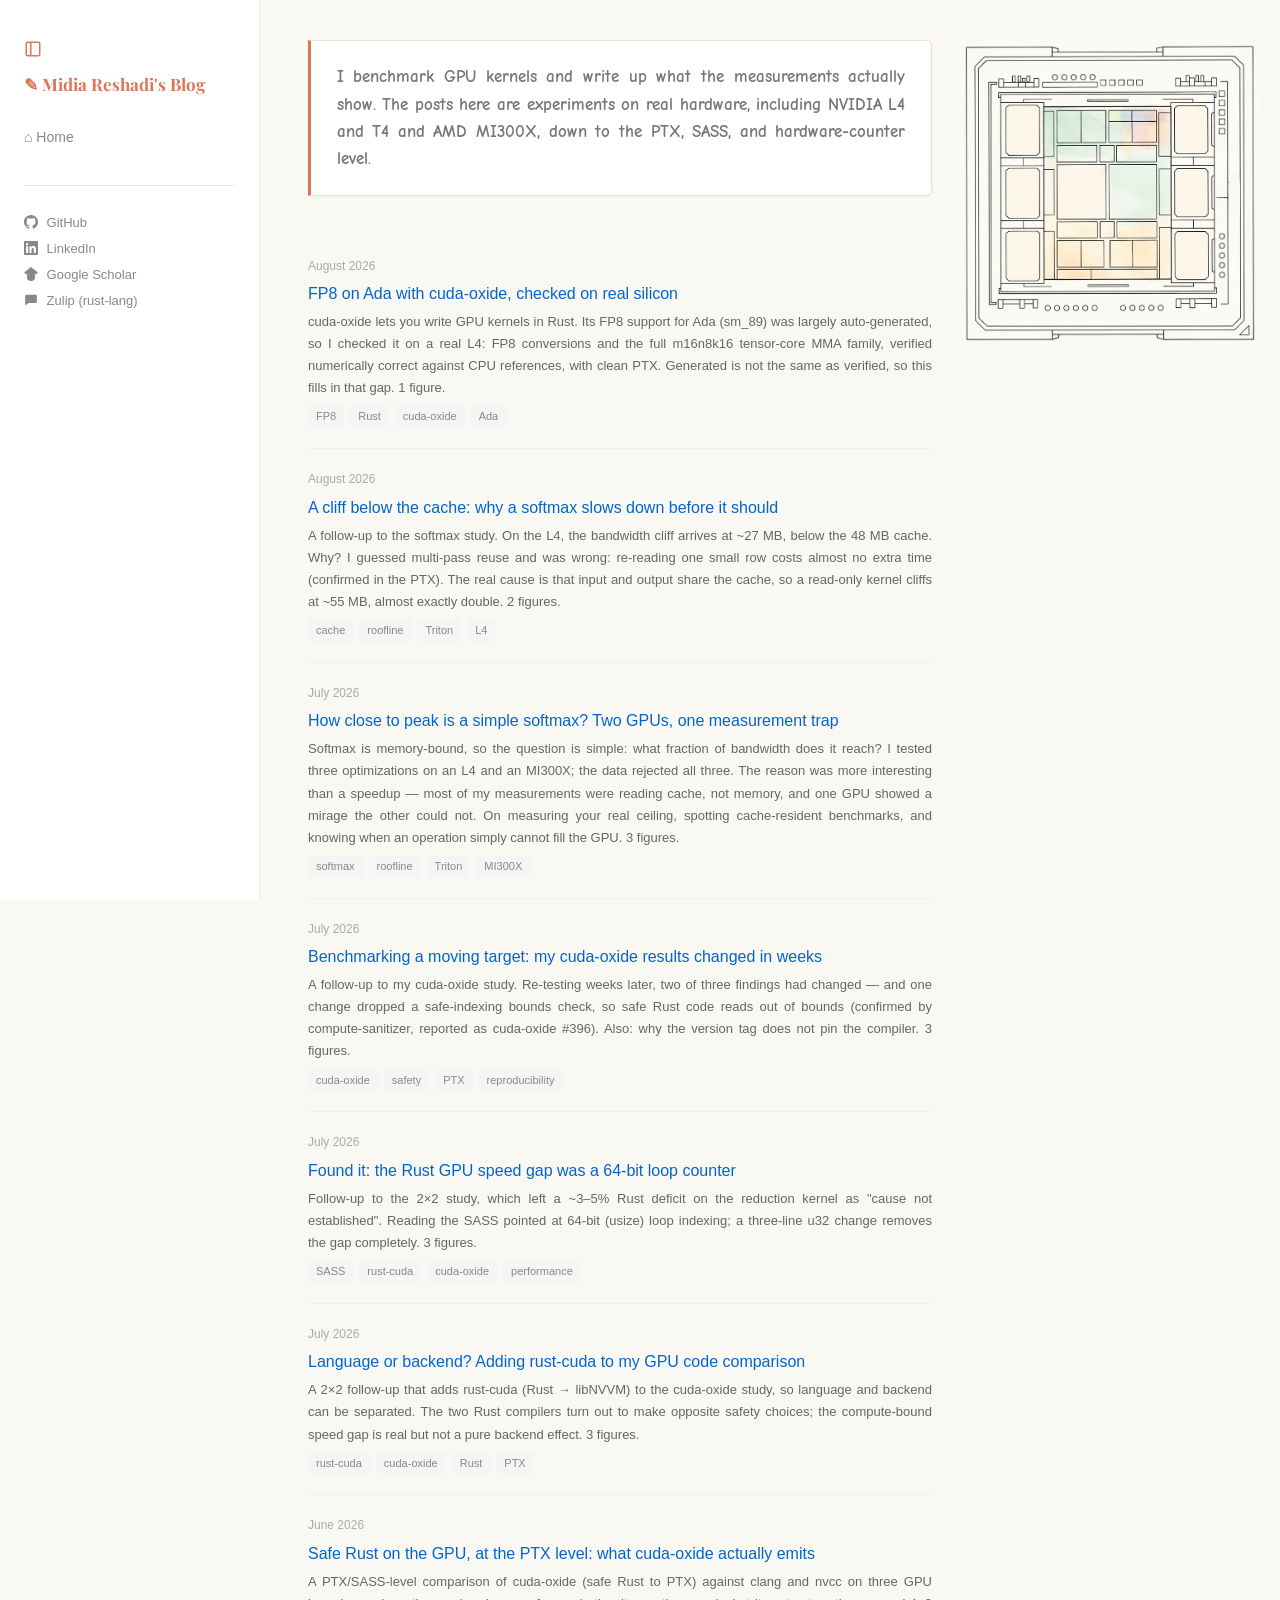
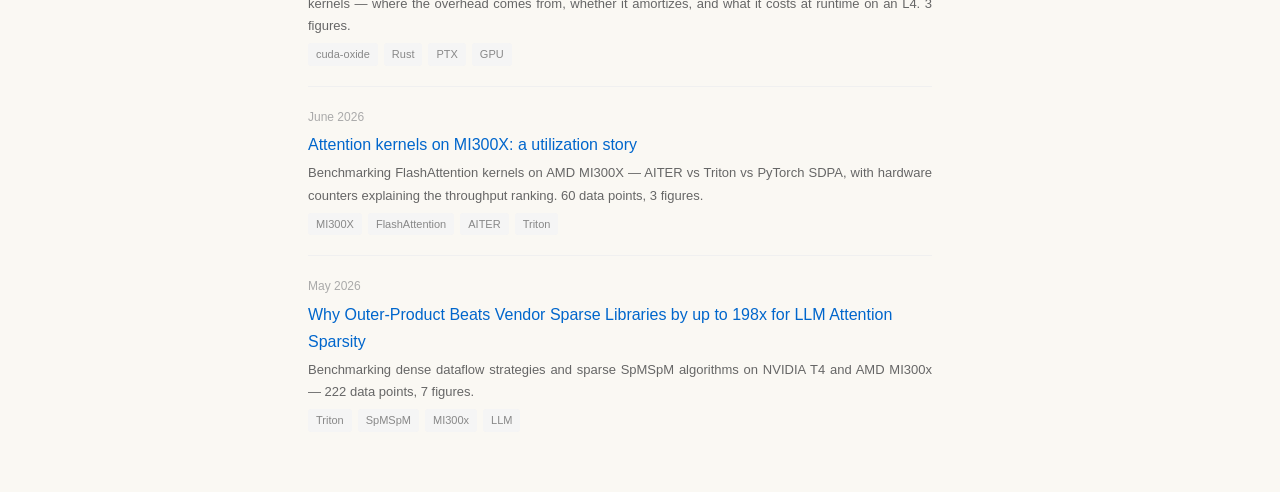
==== index.html @ 1ac60b39 "homepage: trim GPU figure margins, enlarge to 300px" ====
<!DOCTYPE html>
<html lang="en">
<head>
    <meta charset="UTF-8">
    <meta name="viewport" content="width=device-width, initial-scale=1.0">
    <title>Midia Reshadi — GPU kernel performance, measured</title>
    <meta name="description" content="Independent GPU kernel research. Benchmarks and low-level analysis on NVIDIA and AMD hardware, including the experiments that reject my own hypotheses.">
    <link rel="canonical" href="https://midiareshadi.github.io/">
    <meta property="og:type" content="website">
    <meta property="og:url" content="https://midiareshadi.github.io/">
    <meta property="og:title" content="Midia Reshadi — GPU kernel performance, measured">
    <meta property="og:description" content="Independent GPU kernel research. Benchmarks and low-level analysis on NVIDIA and AMD hardware, including the experiments that reject my own hypotheses.">
    <meta name="twitter:card" content="summary_large_image">
    <link rel="preconnect" href="https://fonts.googleapis.com">
    <link rel="preconnect" href="https://fonts.gstatic.com" crossorigin>
    <link rel="stylesheet" href="css/style.css?v=7">
    <link href="https://fonts.googleapis.com/css2?family=Playfair+Display:wght@700&family=Comic+Neue:wght@700&display=swap" rel="stylesheet">
</head>
<body>
    <button id="floating-toggle" onclick="toggleSidebar()" style="
        position:fixed; top:1rem; left:1rem; z-index:1000;
        background:none; border:none; cursor:pointer;
        padding:4px; color:#D97757; display:none;
    " title="Show sidebar">
        <svg width="18" height="18" viewBox="0 0 24 24" fill="none"
             stroke="currentColor" stroke-width="2">
            <rect x="3" y="3" width="18" height="18" rx="2"/>
            <line x1="9" y1="3" x2="9" y2="21"/>
        </svg>
    </button>
        <aside class="sidebar">
        <div style="margin-bottom:1.5rem;">
            <button onclick="toggleSidebar()" style="background:none; border:none; cursor:pointer; padding:0; color:#D97757; line-height:1; display:block; margin-bottom:10px;" title="Toggle sidebar">
                <svg width="18" height="18" viewBox="0 0 24 24" fill="none" stroke="currentColor" stroke-width="2"><rect x="3" y="3" width="18" height="18" rx="2"/><line x1="9" y1="3" x2="9" y2="21"/></svg>
            </button>
            <p class="sidebar-brand">&#9998; Midia Reshadi's Blog</p>
        </div>
        <ul class="sidebar-nav">
            <li><a href="index.html" class="active">&#8962; Home</a></li>
        </ul>
        <div class="sidebar-links">
            <a href="https://github.com/midiareshadi" target="_blank">
                <svg width="14" height="14" viewBox="0 0 24 24" fill="currentColor" style="vertical-align:-2px; margin-right:5px;"><path d="M12 0C5.37 0 0 5.37 0 12c0 5.31 3.435 9.795 8.205 11.385.6.105.825-.255.825-.57 0-.285-.015-1.23-.015-2.235-3.015.555-3.795-.735-4.035-1.41-.135-.345-.72-1.41-1.23-1.695-.42-.225-1.02-.78-.015-.795.945-.015 1.62.87 1.845 1.23 1.08 1.815 2.805 1.305 3.495.99.105-.78.42-1.305.765-1.605-2.67-.3-5.46-1.335-5.46-5.925 0-1.305.465-2.385 1.23-3.225-.12-.3-.54-1.53.12-3.18 0 0 1.005-.315 3.3 1.23.96-.27 1.98-.405 3-.405s2.04.135 3 .405c2.295-1.56 3.3-1.23 3.3-1.23.66 1.65.24 2.88.12 3.18.765.84 1.23 1.905 1.23 3.225 0 4.605-2.805 5.625-5.475 5.925.435.375.81 1.095.81 2.22 0 1.605-.015 2.895-.015 3.3 0 .315.225.69.825.57A12.02 12.02 0 0 0 24 12c0-6.63-5.37-12-12-12z"/></svg>
                GitHub
            </a>
            <a href="https://www.linkedin.com/in/midia-reshadi/" target="_blank">
                <svg width="14" height="14" viewBox="0 0 24 24" fill="currentColor" style="vertical-align:-2px; margin-right:5px;"><path d="M20.447 20.452h-3.554v-5.569c0-1.328-.027-3.037-1.852-3.037-1.853 0-2.136 1.445-2.136 2.939v5.667H9.351V9h3.414v1.561h.046c.477-.9 1.637-1.85 3.37-1.85 3.601 0 4.267 2.37 4.267 5.455v6.286zM5.337 7.433a2.062 2.062 0 0 1-2.063-2.065 2.064 2.064 0 1 1 2.063 2.065zm1.782 13.019H3.555V9h3.564v11.452zM22.225 0H1.771C.792 0 0 .774 0 1.729v20.542C0 23.227.792 24 1.771 24h20.451C23.2 24 24 23.227 24 22.271V1.729C24 .774 23.2 0 22.222 0h.003z"/></svg>
                LinkedIn
            </a>
            <a href="https://scholar.google.com/citations?user=gVWj19kAAAAJ&hl=en" target="_blank">
                <svg width="14" height="14" viewBox="0 0 24 24" fill="currentColor" style="vertical-align:-2px; margin-right:5px;"><path d="M12 24a7 7 0 1 1 0-14 7 7 0 0 1 0 14zm0-24L0 9.5l4.838 3.94A8 8 0 0 1 12 10a8 8 0 0 1 7.162 3.44L24 9.5z"/></svg>
                Google Scholar
            </a>
            <a href="https://rust-lang.zulipchat.com/#user/818806" target="_blank">
                <svg width="14" height="14" viewBox="0 0 24 24" fill="currentColor" style="vertical-align:-2px; margin-right:5px;"><path d="M2 5a2 2 0 0 1 2-2h16a2 2 0 0 1 2 2v10a2 2 0 0 1-2 2H8l-6 4V5z"/></svg>
                Zulip (rust-lang)
            </a>
        </div>
    </aside>

    <main class="main">
    <p id="filter-bar"></p>
    <div class="intro-row">
      <div class="intro">
        <p>I benchmark GPU kernels and write up what the measurements actually show. The posts here are experiments on real hardware, including NVIDIA L4 and T4 and AMD MI300X, down to the PTX, SASS, and hardware-counter level.</p>
      </div>
      <img class="gpu-mark" src="assets/figures/gpu_abstract_trim.jpeg" width="725" height="739"
           alt="Abstract line drawing of a GPU die floorplan: a central compute array flanked by memory blocks">
    </div>
        <ul class="post-list">
            <li class="post-item">
                <p class="post-date">August 2026</p>
                <p class="post-title">
                    <a href="/blog/fp8-ada/">
                        FP8 on Ada with cuda-oxide, checked on real silicon
                    </a>
                </p>
                <p class="post-desc">
                    cuda-oxide lets you write GPU kernels in Rust. Its FP8 support for Ada (sm_89) was largely auto-generated, so I checked it on a real L4: FP8 conversions and the full m16n8k16 tensor-core MMA family, verified numerically correct against CPU references, with clean PTX. Generated is not the same as verified, so this fills in that gap. 1 figure.
                </p>
                <div class="post-tags">
                    <span class="tag">FP8</span>
                    <span class="tag">Rust</span>
                    <span class="tag">cuda-oxide</span>
                    <span class="tag">Ada</span>
                </div>
            </li>
            <li class="post-item">
                <p class="post-date">August 2026</p>
                <p class="post-title">
                    <a href="/blog/cache-cliff/">
                        A cliff below the cache: why a softmax slows down before it should
                    </a>
                </p>
                <p class="post-desc">
                    A follow-up to the softmax study. On the L4, the bandwidth cliff arrives at ~27 MB, below the 48 MB cache. Why? I guessed multi-pass reuse and was wrong: re-reading one small row costs almost no extra time (confirmed in the PTX). The real cause is that input and output share the cache, so a read-only kernel cliffs at ~55 MB, almost exactly double. 2 figures.
                </p>
                <div class="post-tags">
                    <span class="tag">cache</span>
                    <span class="tag">roofline</span>
                    <span class="tag">Triton</span>
                    <span class="tag">L4</span>
                </div>
            </li>
            <li class="post-item">
                <p class="post-date">July 2026</p>
                <p class="post-title">
                    <a href="/blog/softmax-cache-mirage/">
                        How close to peak is a simple softmax? Two GPUs, one measurement trap
                    </a>
                </p>
                <p class="post-desc">
                    Softmax is memory-bound, so the question is simple: what fraction of bandwidth does it reach? I tested three optimizations on an L4 and an MI300X; the data rejected all three. The reason was more interesting than a speedup — most of my measurements were reading cache, not memory, and one GPU showed a mirage the other could not. On measuring your real ceiling, spotting cache-resident benchmarks, and knowing when an operation simply cannot fill the GPU. 3 figures.
                </p>
                <div class="post-tags">
                    <span class="tag">softmax</span>
                    <span class="tag">roofline</span>
                    <span class="tag">Triton</span>
                    <span class="tag">MI300X</span>
                </div>
            </li>
            <li class="post-item">
                <p class="post-date">July 2026</p>
                <p class="post-title">
                    <a href="/blog/oxide-moving-target/">
                        Benchmarking a moving target: my cuda-oxide results changed in weeks
                    </a>
                </p>
                <p class="post-desc">
                    A follow-up to my cuda-oxide study. Re-testing weeks later, two of three findings had changed — and one change dropped a safe-indexing bounds check, so safe Rust code reads out of bounds (confirmed by compute-sanitizer, reported as cuda-oxide #396). Also: why the version tag does not pin the compiler. 3 figures.
                </p>
                <div class="post-tags">
                    <span class="tag">cuda-oxide</span>
                    <span class="tag">safety</span>
                    <span class="tag">PTX</span>
                    <span class="tag">reproducibility</span>
                </div>
            </li>
            <li class="post-item">
                <p class="post-date">July 2026</p>
                <p class="post-title">
                    <a href="/blog/reduction-gap/">
                        Found it: the Rust GPU speed gap was a 64-bit loop counter
                    </a>
                </p>
                <p class="post-desc">
                    Follow-up to the 2×2 study, which left a ~3–5% Rust deficit on the reduction kernel as "cause not established". Reading the SASS pointed at 64-bit (usize) loop indexing; a three-line u32 change removes the gap completely. 3 figures.
                </p>
                <div class="post-tags">
                    <span class="tag">SASS</span>
                    <span class="tag">rust-cuda</span>
                    <span class="tag">cuda-oxide</span>
                    <span class="tag">performance</span>
                </div>
            </li>
            <li class="post-item">
                <p class="post-date">July 2026</p>
                <p class="post-title">
                    <a href="/blog/rust-cuda-vs-oxide/">
                        Language or backend? Adding rust-cuda to my GPU code comparison
                    </a>
                </p>
                <p class="post-desc">
                    A 2×2 follow-up that adds rust-cuda (Rust → libNVVM) to the cuda-oxide study, so language and backend can be separated. The two Rust compilers turn out to make opposite safety choices; the compute-bound speed gap is real but not a pure backend effect. 3 figures.
                </p>
                <div class="post-tags">
                    <span class="tag">rust-cuda</span>
                    <span class="tag">cuda-oxide</span>
                    <span class="tag">Rust</span>
                    <span class="tag">PTX</span>
                </div>
            </li>
            <li class="post-item">
                <p class="post-date">June 2026</p>
                <p class="post-title">
                    <a href="/blog/cuda-oxide-ptx/">
                        Safe Rust on the GPU, at the PTX level: what cuda-oxide actually emits
                    </a>
                </p>
                <p class="post-desc">
                    A PTX/SASS-level comparison of cuda-oxide (safe Rust to PTX) against clang and nvcc on three GPU kernels — where the overhead comes from, whether it amortizes, and what it costs at runtime on an L4. 3 figures.
                </p>
                <div class="post-tags">
                    <span class="tag">cuda-oxide</span>
                    <span class="tag">Rust</span>
                    <span class="tag">PTX</span>
                    <span class="tag">GPU</span>
                </div>
            </li>
            <li class="post-item">
                <p class="post-date">June 2026</p>
                <p class="post-title">
                    <a href="/blog/attn-dsl-bench/">
                        Attention kernels on MI300X: a utilization story
                    </a>
                </p>
                <p class="post-desc">
                    Benchmarking FlashAttention kernels on AMD MI300X — AITER vs Triton vs PyTorch SDPA, with hardware counters explaining the throughput ranking. 60 data points, 3 figures.
                </p>
                <div class="post-tags">
                    <span class="tag">MI300X</span>
                    <span class="tag">FlashAttention</span>
                    <span class="tag">AITER</span>
                    <span class="tag">Triton</span>
                </div>
            </li>
            <li class="post-item">
                <p class="post-date">May 2026</p>
                <p class="post-title">
                    <a href="/blog/spmm-benchmark/">
                        Why Outer-Product Beats Vendor Sparse Libraries by up to 198x for LLM Attention Sparsity
                    </a>
                </p>
                <p class="post-desc">
                    Benchmarking dense dataflow strategies and sparse SpMSpM algorithms
                    on NVIDIA T4 and AMD MI300x — 222 data points, 7 figures.
                </p>
                <div class="post-tags">
                    <span class="tag">Triton</span>
                    <span class="tag">SpMSpM</span>
                    <span class="tag">MI300x</span>
                    <span class="tag">LLM</span>
                </div>
            </li>
        </ul>
    </main>
    
    <script>
    function toggleSidebar() {
        const sidebar = document.querySelector('.sidebar');
        const main = document.querySelector('.main');
        const floatingBtn = document.getElementById('floating-toggle');
        if (sidebar.style.display === 'none') {
            sidebar.style.display = 'block';
            main.classList.remove('sidebar-hidden');
            floatingBtn.style.display = 'none';
        } else {
            sidebar.style.display = 'none';
            main.classList.add('sidebar-hidden');
            floatingBtn.style.display = 'block';
        }
    }
    </script>

<script>
(function () {
  const items = Array.from(document.querySelectorAll('.post-item'));
  const tags  = Array.from(document.querySelectorAll('.tag'));
  const bar   = document.getElementById('filter-bar');
  let active = null;

  function apply(tag) {
    active = (active === tag) ? null : tag;
    items.forEach(item => {
      const own = Array.from(item.querySelectorAll('.tag'))
        .map(t => t.textContent.trim().toLowerCase());
      item.style.display = (!active || own.includes(active)) ? '' : 'none';
    });
    tags.forEach(t => t.classList.toggle(
      'tag-active', active !== null && t.textContent.trim().toLowerCase() === active
    ));
    bar.textContent = active ? 'Filtering by "' + active + '" — show all' : '';
    bar.style.display = active ? 'block' : 'none';
  }

  tags.forEach(t => {
    t.setAttribute('role', 'button');
    t.setAttribute('tabindex', '0');
    const name = t.textContent.trim().toLowerCase();
    t.addEventListener('click', () => apply(name));
    t.addEventListener('keydown', e => {
      if (e.key === 'Enter' || e.key === ' ') { e.preventDefault(); apply(name); }
    });
  });

  bar.addEventListener('click', () => apply(active));
})();
</script>
</body>
</html>
---- css/style.css ----
* {
    margin: 0;
    padding: 0;
    box-sizing: border-box;
}

body {
    font-family: -apple-system, BlinkMacSystemFont, "Segoe UI", Helvetica, Arial, sans-serif;
    font-size: 15px;
    line-height: 1.7;
    color: #1a1a1a;
    background: #faf8f3;
    display: flex;
    min-height: 100vh;
}

/* Sidebar */
.sidebar {
    width: 260px;
    min-height: 100vh;
    border-right: 1px solid #e8e8e8;
    padding: 2.5rem 1.5rem;
    position: fixed;
    top: 0;
    left: 0;
    background: #ffffff;
}

.sidebar-name {
    font-size: 14px;
    font-weight: 600;
    color: #1a1a1a;
    margin-bottom: 4px;
}

.sidebar-title {
    font-size: 12px;
    color: #888;
    margin-bottom: 2rem;
    line-height: 1.4;
}

.sidebar-nav {
    list-style: none;
}

.sidebar-nav li {
    margin-bottom: 4px;
}

.sidebar-nav a {
    font-size: 14px;
    color: #888;
    text-decoration: none;
    display: block;
    padding: 3px 0;
}

.sidebar-nav a:hover {
    color: #1a1a1a;
}

.sidebar-nav a.active {
    color: #888;
    font-weight: 400;
}

.sidebar-links {
    margin-top: 2rem;
    padding-top: 1.5rem;
    border-top: 1px solid #e8e8e8;
}

.sidebar-links a {
    font-size: 13px;
    color: #888;
    text-decoration: none;
    display: block;
    padding: 2px 0;
}

.sidebar-links a:hover {
    color: #1a1a1a;
}

/* Main content */
.main {
    margin-left: 260px;
    padding: 2.5rem 3rem;
    max-width: 720px;
    width: 100%;
    background: #faf8f3;
}

/* Home page */
.post-list {
    list-style: none;
}

.post-item {
    padding: 1.25rem 0;
    border-bottom: 1px solid #f0f0f0;
}

.post-item:last-child {
    border-bottom: none;
}

.post-date {
    font-size: 12px;
    color: #aaa;
    margin-bottom: 4px;
}

.post-title a {
    font-size: 16px;
    font-weight: 500;
    color: #0066cc;
    text-decoration: none;
}

.post-title a:hover {
    color: #0066cc;
    text-decoration: underline;
}

.post-desc {
    font-size: 13px;
    color: #666;
    margin-top: 4px;
}

.post-tags {
    margin-top: 6px;
    display: flex;
    gap: 6px;
    flex-wrap: wrap;
}

.tag {
    font-size: 11px;
    color: #888;
    background: #f5f5f5;
    padding: 2px 8px;
    border-radius: 3px;
}

/* Blog post */
.post-header {
    margin-bottom: 2.5rem;
    padding-bottom: 1.5rem;
    border-bottom: 1px solid #e8e8e8;
}

.post-header h1 {
    font-size: 24px;
    font-weight: 600;
    line-height: 1.3;
    margin-bottom: 0.75rem;
    color: #1a1a1a;
}

.post-meta {
    font-size: 13px;
    color: #aaa;
}

.post-content h2 {
    font-size: 18px;
    font-weight: 600;
    margin: 2rem 0 0.75rem;
    color: #1a1a1a;
}

.post-content h3 {
    font-size: 15px;
    font-weight: 600;
    margin: 1.5rem 0 0.5rem;
    color: #1a1a1a;
}

.post-content p {
    margin-bottom: 1rem;
    color: #333;
}

.post-content ul, .post-content ol {
    margin: 0.5rem 0 1rem 1.5rem;
    color: #333;
}

.post-content li {
    margin-bottom: 0.4rem;
}

.post-content a {
    color: #0066cc;
    text-decoration: none;
}

.post-content a:hover {
    text-decoration: underline;
}

.post-content code {
    font-family: "SF Mono", Monaco, Consolas, monospace;
    font-size: 13px;
    background: #f5f5f5;
    padding: 2px 5px;
    border-radius: 3px;
    color: #d63031;
}

.post-content pre {
    background: #f8f8f8;
    border: 1px solid #e8e8e8;
    border-radius: 4px;
    padding: 1rem;
    overflow-x: auto;
    margin: 1rem 0;
}

.post-content pre code {
    background: none;
    padding: 0;
    color: #1a1a1a;
    font-size: 13px;
}

.figure {
    margin: 2rem 0;
    text-align: center;
}

.figure img {
    max-width: 100%;
    border: 1px solid #e8e8e8;
    border-radius: 4px;
}

.figure-caption {
    font-size: 12px;
    color: #999;
    margin-top: 8px;
    font-style: italic;
}

.finding-box {
    background: #f8f9fa;
    border-left: 3px solid #1a1a1a;
    padding: 1rem 1.25rem;
    margin: 1.5rem 0;
    border-radius: 0 4px 4px 0;
}

.finding-box p {
    margin: 0;
    font-size: 14px;
}

table {
    width: 100%;
    border-collapse: collapse;
    margin: 1rem 0;
    font-size: 13px;
}

th {
    text-align: left;
    padding: 8px 12px;
    border-bottom: 2px solid #e8e8e8;
    font-weight: 600;
    color: #1a1a1a;
}

td {
    padding: 8px 12px;
    border-bottom: 1px solid #f0f0f0;
    color: #333;
}

tr:last-child td {
    border-bottom: none;
}

.highlight {
    font-weight: 600;
    color: #1a1a1a;
}

@media (max-width: 768px) {
    body { flex-direction: column; }
    .sidebar {
        position: relative;
        width: 100%;
        min-height: auto;
        border-right: none;
        border-bottom: 1px solid #e8e8e8;
        padding: 1.5rem;
    }
    .main {
        margin-left: 0;
        padding: 1.5rem;
    }
}

/* --- session 1 --- */
.sidebar-brand {
    font-size: 17px;
    font-weight: 700;
    color: #D97757;
    white-space: nowrap;
    font-family: 'Playfair Display', Georgia, serif;
    margin: 0;
}

.intro {
    position: relative;
    background: #ffffff;
    border: 1px solid #ecdfd6;
    border-left: 3px solid #D97757;
    border-radius: 0 6px 6px 0;
    padding: 1.4rem 1.6rem;
    margin-bottom: 2.5rem;
    box-shadow: 0 1px 3px rgba(0,0,0,0.04);
}

.intro p {
    font-family: 'Comic Neue', 'Comic Sans MS', cursive;
    font-size: 17px;
    font-weight: 700;
    line-height: 1.6;
    color: #777;
    margin: 0;
    text-align: justify;
    hyphens: auto;
    -webkit-hyphens: auto;
}

.intro p + p {
    margin-top: 0.6rem;
}

/* homepage post descriptions: justified */
.post-desc {
    text-align: justify;
    hyphens: auto;
    -webkit-hyphens: auto;
}

.tag { cursor: pointer; user-select: none; }
.tag:hover { color: #1a1a1a; }
.tag-active { background: #D97757; color: #ffffff; }

#filter-bar {
    display: none;
    font-size: 12px;
    color: #888;
    margin-bottom: 1rem;
    cursor: pointer;
}

.main.sidebar-hidden { margin-left: 2rem; }

@media (max-width: 768px) {
    .main.sidebar-hidden { margin-left: 0; }
}

/* --- homepage GPU mark --- */
.intro-row {
    position: relative;
}

.gpu-mark {
    position: absolute;
    top: 0;
    left: 100%;
    margin-left: 1.75rem;
    width: 300px;
    height: auto;
    display: block;
}

@media (max-width: 1260px) {
    .intro-row {
        display: flex;
        gap: 1.25rem;
        align-items: flex-start;
    }
    .gpu-mark {
        position: static;
        margin: 0;
        width: 170px;
        flex: none;
    }
}

@media (max-width: 600px) {
    .gpu-mark { display: none; }
}
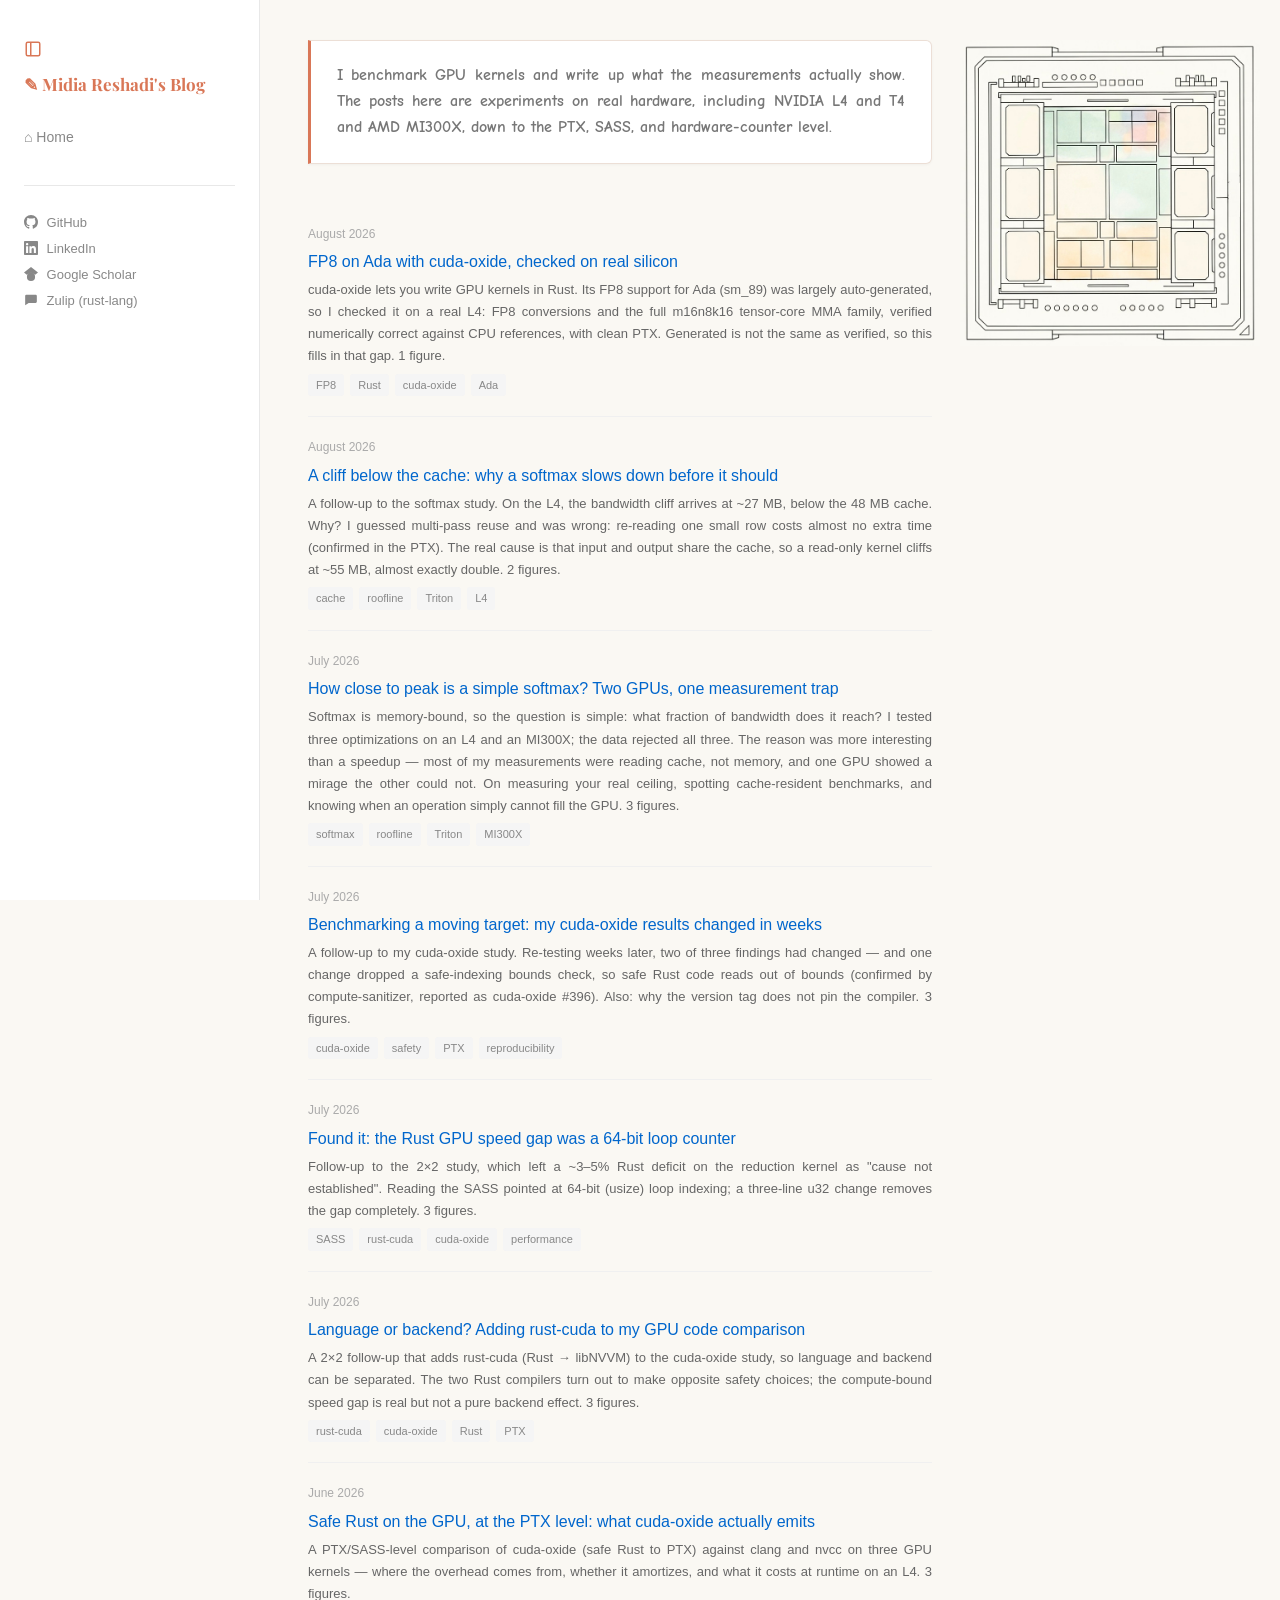
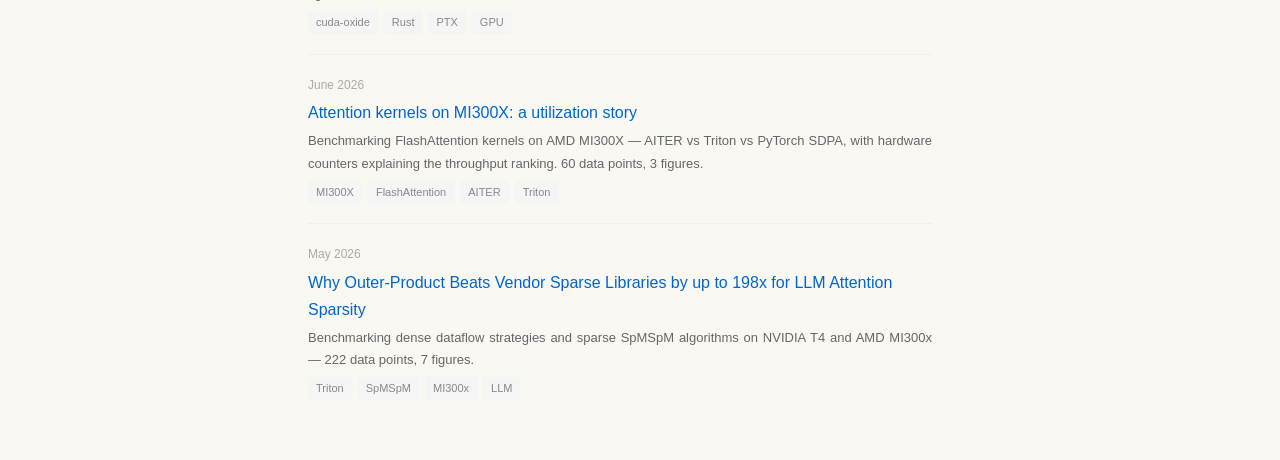
==== commit b3d3339a: "tools: generate shared blocks from posts.json; match intro size to post titles" ====
--- a/index.html
+++ b/index.html
@@ -11,48 +11,41 @@
     <meta property="og:title" content="Midia Reshadi — GPU kernel performance, measured">
     <meta property="og:description" content="Independent GPU kernel research. Benchmarks and low-level analysis on NVIDIA and AMD hardware, including the experiments that reject my own hypotheses.">
     <meta name="twitter:card" content="summary_large_image">
+    <link rel="alternate" type="application/rss+xml" title="Midia Reshadi" href="https://midiareshadi.github.io/feed.xml">
     <link rel="preconnect" href="https://fonts.googleapis.com">
     <link rel="preconnect" href="https://fonts.gstatic.com" crossorigin>
-    <link rel="stylesheet" href="css/style.css?v=7">
+    <link rel="stylesheet" href="css/style.css?v=9">
     <link href="https://fonts.googleapis.com/css2?family=Playfair+Display:wght@700&family=Comic+Neue:wght@700&display=swap" rel="stylesheet">
 </head>
 <body>
-    <button id="floating-toggle" onclick="toggleSidebar()" style="
-        position:fixed; top:1rem; left:1rem; z-index:1000;
-        background:none; border:none; cursor:pointer;
-        padding:4px; color:#D97757; display:none;
-    " title="Show sidebar">
-        <svg width="18" height="18" viewBox="0 0 24 24" fill="none"
-             stroke="currentColor" stroke-width="2">
-            <rect x="3" y="3" width="18" height="18" rx="2"/>
-            <line x1="9" y1="3" x2="9" y2="21"/>
-        </svg>
+    <button id="floating-toggle" onclick="toggleSidebar()" title="Show sidebar">
+        <svg width="18" height="18" viewBox="0 0 24 24" fill="none" stroke="currentColor" stroke-width="2"><rect x="3" y="3" width="18" height="18" rx="2"/><line x1="9" y1="3" x2="9" y2="21"/></svg>
     </button>
-        <aside class="sidebar">
-        <div style="margin-bottom:1.5rem;">
-            <button onclick="toggleSidebar()" style="background:none; border:none; cursor:pointer; padding:0; color:#D97757; line-height:1; display:block; margin-bottom:10px;" title="Toggle sidebar">
+    <aside class="sidebar">
+        <div class="sidebar-head">
+            <button class="sidebar-toggle" onclick="toggleSidebar()" title="Toggle sidebar">
                 <svg width="18" height="18" viewBox="0 0 24 24" fill="none" stroke="currentColor" stroke-width="2"><rect x="3" y="3" width="18" height="18" rx="2"/><line x1="9" y1="3" x2="9" y2="21"/></svg>
             </button>
             <p class="sidebar-brand">&#9998; Midia Reshadi's Blog</p>
         </div>
         <ul class="sidebar-nav">
-            <li><a href="index.html" class="active">&#8962; Home</a></li>
+            <li><a href="index.html">&#8962; Home</a></li>
         </ul>
         <div class="sidebar-links">
-            <a href="https://github.com/midiareshadi" target="_blank">
-                <svg width="14" height="14" viewBox="0 0 24 24" fill="currentColor" style="vertical-align:-2px; margin-right:5px;"><path d="M12 0C5.37 0 0 5.37 0 12c0 5.31 3.435 9.795 8.205 11.385.6.105.825-.255.825-.57 0-.285-.015-1.23-.015-2.235-3.015.555-3.795-.735-4.035-1.41-.135-.345-.72-1.41-1.23-1.695-.42-.225-1.02-.78-.015-.795.945-.015 1.62.87 1.845 1.23 1.08 1.815 2.805 1.305 3.495.99.105-.78.42-1.305.765-1.605-2.67-.3-5.46-1.335-5.46-5.925 0-1.305.465-2.385 1.23-3.225-.12-.3-.54-1.53.12-3.18 0 0 1.005-.315 3.3 1.23.96-.27 1.98-.405 3-.405s2.04.135 3 .405c2.295-1.56 3.3-1.23 3.3-1.23.66 1.65.24 2.88.12 3.18.765.84 1.23 1.905 1.23 3.225 0 4.605-2.805 5.625-5.475 5.925.435.375.81 1.095.81 2.22 0 1.605-.015 2.895-.015 3.3 0 .315.225.69.825.57A12.02 12.02 0 0 0 24 12c0-6.63-5.37-12-12-12z"/></svg>
+            <a href="https://github.com/midiareshadi" target="_blank" rel="noopener">
+                <svg width="14" height="14" viewBox="0 0 24 24" fill="currentColor" class="sidebar-icon"><path d="M12 0C5.37 0 0 5.37 0 12c0 5.31 3.435 9.795 8.205 11.385.6.105.825-.255.825-.57 0-.285-.015-1.23-.015-2.235-3.015.555-3.795-.735-4.035-1.41-.135-.345-.72-1.41-1.23-1.695-.42-.225-1.02-.78-.015-.795.945-.015 1.62.87 1.845 1.23 1.08 1.815 2.805 1.305 3.495.99.105-.78.42-1.305.765-1.605-2.67-.3-5.46-1.335-5.46-5.925 0-1.305.465-2.385 1.23-3.225-.12-.3-.54-1.53.12-3.18 0 0 1.005-.315 3.3 1.23.96-.27 1.98-.405 3-.405s2.04.135 3 .405c2.295-1.56 3.3-1.23 3.3-1.23.66 1.65.24 2.88.12 3.18.765.84 1.23 1.905 1.23 3.225 0 4.605-2.805 5.625-5.475 5.925.435.375.81 1.095.81 2.22 0 1.605-.015 2.895-.015 3.3 0 .315.225.69.825.57A12.02 12.02 0 0 0 24 12c0-6.63-5.37-12-12-12z"/></svg>
                 GitHub
             </a>
-            <a href="https://www.linkedin.com/in/midia-reshadi/" target="_blank">
-                <svg width="14" height="14" viewBox="0 0 24 24" fill="currentColor" style="vertical-align:-2px; margin-right:5px;"><path d="M20.447 20.452h-3.554v-5.569c0-1.328-.027-3.037-1.852-3.037-1.853 0-2.136 1.445-2.136 2.939v5.667H9.351V9h3.414v1.561h.046c.477-.9 1.637-1.85 3.37-1.85 3.601 0 4.267 2.37 4.267 5.455v6.286zM5.337 7.433a2.062 2.062 0 0 1-2.063-2.065 2.064 2.064 0 1 1 2.063 2.065zm1.782 13.019H3.555V9h3.564v11.452zM22.225 0H1.771C.792 0 0 .774 0 1.729v20.542C0 23.227.792 24 1.771 24h20.451C23.2 24 24 23.227 24 22.271V1.729C24 .774 23.2 0 22.222 0h.003z"/></svg>
+            <a href="https://www.linkedin.com/in/midia-reshadi/" target="_blank" rel="noopener">
+                <svg width="14" height="14" viewBox="0 0 24 24" fill="currentColor" class="sidebar-icon"><path d="M20.447 20.452h-3.554v-5.569c0-1.328-.027-3.037-1.852-3.037-1.853 0-2.136 1.445-2.136 2.939v5.667H9.351V9h3.414v1.561h.046c.477-.9 1.637-1.85 3.37-1.85 3.601 0 4.267 2.37 4.267 5.455v6.286zM5.337 7.433a2.062 2.062 0 0 1-2.063-2.065 2.064 2.064 0 1 1 2.063 2.065zm1.782 13.019H3.555V9h3.564v11.452zM22.225 0H1.771C.792 0 0 .774 0 1.729v20.542C0 23.227.792 24 1.771 24h20.451C23.2 24 24 23.227 24 22.271V1.729C24 .774 23.2 0 22.222 0h.003z"/></svg>
                 LinkedIn
             </a>
-            <a href="https://scholar.google.com/citations?user=gVWj19kAAAAJ&hl=en" target="_blank">
-                <svg width="14" height="14" viewBox="0 0 24 24" fill="currentColor" style="vertical-align:-2px; margin-right:5px;"><path d="M12 24a7 7 0 1 1 0-14 7 7 0 0 1 0 14zm0-24L0 9.5l4.838 3.94A8 8 0 0 1 12 10a8 8 0 0 1 7.162 3.44L24 9.5z"/></svg>
+            <a href="https://scholar.google.com/citations?user=gVWj19kAAAAJ&hl=en" target="_blank" rel="noopener">
+                <svg width="14" height="14" viewBox="0 0 24 24" fill="currentColor" class="sidebar-icon"><path d="M12 24a7 7 0 1 1 0-14 7 7 0 0 1 0 14zm0-24L0 9.5l4.838 3.94A8 8 0 0 1 12 10a8 8 0 0 1 7.162 3.44L24 9.5z"/></svg>
                 Google Scholar
             </a>
-            <a href="https://rust-lang.zulipchat.com/#user/818806" target="_blank">
-                <svg width="14" height="14" viewBox="0 0 24 24" fill="currentColor" style="vertical-align:-2px; margin-right:5px;"><path d="M2 5a2 2 0 0 1 2-2h16a2 2 0 0 1 2 2v10a2 2 0 0 1-2 2H8l-6 4V5z"/></svg>
+            <a href="https://rust-lang.zulipchat.com/#user/818806" target="_blank" rel="noopener">
+                <svg width="14" height="14" viewBox="0 0 24 24" fill="currentColor" class="sidebar-icon"><path d="M2 5a2 2 0 0 1 2-2h16a2 2 0 0 1 2 2v10a2 2 0 0 1-2 2H8l-6 4V5z"/></svg>
                 Zulip (rust-lang)
             </a>
         </div>
@@ -75,9 +68,7 @@
                         FP8 on Ada with cuda-oxide, checked on real silicon
                     </a>
                 </p>
-                <p class="post-desc">
-                    cuda-oxide lets you write GPU kernels in Rust. Its FP8 support for Ada (sm_89) was largely auto-generated, so I checked it on a real L4: FP8 conversions and the full m16n8k16 tensor-core MMA family, verified numerically correct against CPU references, with clean PTX. Generated is not the same as verified, so this fills in that gap. 1 figure.
-                </p>
+                <p class="post-desc">cuda-oxide lets you write GPU kernels in Rust. Its FP8 support for Ada (sm_89) was largely auto-generated, so I checked it on a real L4: FP8 conversions and the full m16n8k16 tensor-core MMA family, verified numerically correct against CPU references, with clean PTX. Generated is not the same as verified, so this fills in that gap. 1 figure.</p>
                 <div class="post-tags">
                     <span class="tag">FP8</span>
                     <span class="tag">Rust</span>
@@ -92,9 +83,7 @@
                         A cliff below the cache: why a softmax slows down before it should
                     </a>
                 </p>
-                <p class="post-desc">
-                    A follow-up to the softmax study. On the L4, the bandwidth cliff arrives at ~27 MB, below the 48 MB cache. Why? I guessed multi-pass reuse and was wrong: re-reading one small row costs almost no extra time (confirmed in the PTX). The real cause is that input and output share the cache, so a read-only kernel cliffs at ~55 MB, almost exactly double. 2 figures.
-                </p>
+                <p class="post-desc">A follow-up to the softmax study. On the L4, the bandwidth cliff arrives at ~27 MB, below the 48 MB cache. Why? I guessed multi-pass reuse and was wrong: re-reading one small row costs almost no extra time (confirmed in the PTX). The real cause is that input and output share the cache, so a read-only kernel cliffs at ~55 MB, almost exactly double. 2 figures.</p>
                 <div class="post-tags">
                     <span class="tag">cache</span>
                     <span class="tag">roofline</span>
@@ -109,9 +98,7 @@
                         How close to peak is a simple softmax? Two GPUs, one measurement trap
                     </a>
                 </p>
-                <p class="post-desc">
-                    Softmax is memory-bound, so the question is simple: what fraction of bandwidth does it reach? I tested three optimizations on an L4 and an MI300X; the data rejected all three. The reason was more interesting than a speedup — most of my measurements were reading cache, not memory, and one GPU showed a mirage the other could not. On measuring your real ceiling, spotting cache-resident benchmarks, and knowing when an operation simply cannot fill the GPU. 3 figures.
-                </p>
+                <p class="post-desc">Softmax is memory-bound, so the question is simple: what fraction of bandwidth does it reach? I tested three optimizations on an L4 and an MI300X; the data rejected all three. The reason was more interesting than a speedup — most of my measurements were reading cache, not memory, and one GPU showed a mirage the other could not. On measuring your real ceiling, spotting cache-resident benchmarks, and knowing when an operation simply cannot fill the GPU. 3 figures.</p>
                 <div class="post-tags">
                     <span class="tag">softmax</span>
                     <span class="tag">roofline</span>
@@ -126,9 +113,7 @@
                         Benchmarking a moving target: my cuda-oxide results changed in weeks
                     </a>
                 </p>
-                <p class="post-desc">
-                    A follow-up to my cuda-oxide study. Re-testing weeks later, two of three findings had changed — and one change dropped a safe-indexing bounds check, so safe Rust code reads out of bounds (confirmed by compute-sanitizer, reported as cuda-oxide #396). Also: why the version tag does not pin the compiler. 3 figures.
-                </p>
+                <p class="post-desc">A follow-up to my cuda-oxide study. Re-testing weeks later, two of three findings had changed — and one change dropped a safe-indexing bounds check, so safe Rust code reads out of bounds (confirmed by compute-sanitizer, reported as cuda-oxide #396). Also: why the version tag does not pin the compiler. 3 figures.</p>
                 <div class="post-tags">
                     <span class="tag">cuda-oxide</span>
                     <span class="tag">safety</span>
@@ -143,9 +128,7 @@
                         Found it: the Rust GPU speed gap was a 64-bit loop counter
                     </a>
                 </p>
-                <p class="post-desc">
-                    Follow-up to the 2×2 study, which left a ~3–5% Rust deficit on the reduction kernel as "cause not established". Reading the SASS pointed at 64-bit (usize) loop indexing; a three-line u32 change removes the gap completely. 3 figures.
-                </p>
+                <p class="post-desc">Follow-up to the 2×2 study, which left a ~3–5% Rust deficit on the reduction kernel as &quot;cause not established&quot;. Reading the SASS pointed at 64-bit (usize) loop indexing; a three-line u32 change removes the gap completely. 3 figures.</p>
                 <div class="post-tags">
                     <span class="tag">SASS</span>
                     <span class="tag">rust-cuda</span>
@@ -160,9 +143,7 @@
                         Language or backend? Adding rust-cuda to my GPU code comparison
                     </a>
                 </p>
-                <p class="post-desc">
-                    A 2×2 follow-up that adds rust-cuda (Rust → libNVVM) to the cuda-oxide study, so language and backend can be separated. The two Rust compilers turn out to make opposite safety choices; the compute-bound speed gap is real but not a pure backend effect. 3 figures.
-                </p>
+                <p class="post-desc">A 2×2 follow-up that adds rust-cuda (Rust → libNVVM) to the cuda-oxide study, so language and backend can be separated. The two Rust compilers turn out to make opposite safety choices; the compute-bound speed gap is real but not a pure backend effect. 3 figures.</p>
                 <div class="post-tags">
                     <span class="tag">rust-cuda</span>
                     <span class="tag">cuda-oxide</span>
@@ -177,9 +158,7 @@
                         Safe Rust on the GPU, at the PTX level: what cuda-oxide actually emits
                     </a>
                 </p>
-                <p class="post-desc">
-                    A PTX/SASS-level comparison of cuda-oxide (safe Rust to PTX) against clang and nvcc on three GPU kernels — where the overhead comes from, whether it amortizes, and what it costs at runtime on an L4. 3 figures.
-                </p>
+                <p class="post-desc">A PTX/SASS-level comparison of cuda-oxide (safe Rust to PTX) against clang and nvcc on three GPU kernels — where the overhead comes from, whether it amortizes, and what it costs at runtime on an L4. 3 figures.</p>
                 <div class="post-tags">
                     <span class="tag">cuda-oxide</span>
                     <span class="tag">Rust</span>
@@ -194,9 +173,7 @@
                         Attention kernels on MI300X: a utilization story
                     </a>
                 </p>
-                <p class="post-desc">
-                    Benchmarking FlashAttention kernels on AMD MI300X — AITER vs Triton vs PyTorch SDPA, with hardware counters explaining the throughput ranking. 60 data points, 3 figures.
-                </p>
+                <p class="post-desc">Benchmarking FlashAttention kernels on AMD MI300X — AITER vs Triton vs PyTorch SDPA, with hardware counters explaining the throughput ranking. 60 data points, 3 figures.</p>
                 <div class="post-tags">
                     <span class="tag">MI300X</span>
                     <span class="tag">FlashAttention</span>
@@ -211,10 +188,7 @@
                         Why Outer-Product Beats Vendor Sparse Libraries by up to 198x for LLM Attention Sparsity
                     </a>
                 </p>
-                <p class="post-desc">
-                    Benchmarking dense dataflow strategies and sparse SpMSpM algorithms
-                    on NVIDIA T4 and AMD MI300x — 222 data points, 7 figures.
-                </p>
+                <p class="post-desc">Benchmarking dense dataflow strategies and sparse SpMSpM algorithms on NVIDIA T4 and AMD MI300x — 222 data points, 7 figures.</p>
                 <div class="post-tags">
                     <span class="tag">Triton</span>
                     <span class="tag">SpMSpM</span>
--- a/css/style.css
+++ b/css/style.css
@@ -327,7 +327,7 @@
 
 .intro p {
     font-family: 'Comic Neue', 'Comic Sans MS', cursive;
-    font-size: 17px;
+    font-size: 16px;
     font-weight: 700;
     line-height: 1.6;
     color: #777;
@@ -398,3 +398,98 @@
 @media (max-width: 600px) {
     .gpu-mark { display: none; }
 }
+
+/* --- generated blocks: sidebar, series nav --- */
+.sidebar-head {
+    margin-bottom: 1.5rem;
+}
+
+.sidebar-toggle,
+#floating-toggle {
+    background: none;
+    border: none;
+    cursor: pointer;
+    padding: 0;
+    color: #D97757;
+    line-height: 1;
+    display: block;
+    margin-bottom: 10px;
+}
+
+#floating-toggle {
+    position: fixed;
+    top: 1rem;
+    left: 1rem;
+    z-index: 1000;
+    padding: 4px;
+    display: none;
+}
+
+.sidebar-icon {
+    vertical-align: -2px;
+    margin-right: 5px;
+}
+
+.post-content p {
+    text-align: justify;
+    hyphens: auto;
+    -webkit-hyphens: auto;
+}
+
+.series-nav {
+    background: #ffffff;
+    border: 1px solid #ecdfd6;
+    border-left: 3px solid #D97757;
+    border-radius: 0 4px 4px 0;
+    padding: 0.9rem 1.2rem;
+    margin: 0 0 2rem;
+}
+
+.series-title {
+    font-size: 12px;
+    font-weight: 600;
+    color: #1a1a1a;
+    margin: 0 0 0.5rem;
+    text-transform: uppercase;
+    letter-spacing: 0.04em;
+}
+
+.series-count {
+    font-weight: 400;
+    color: #aaa;
+    text-transform: none;
+    letter-spacing: 0;
+}
+
+.series-nav ul {
+    list-style: none;
+    margin: 0;
+}
+
+.series-nav li {
+    font-size: 13px;
+    color: #666;
+    padding: 2px 0;
+    display: flex;
+    gap: 0.6rem;
+}
+
+.series-nav li.is-current {
+    color: #1a1a1a;
+    font-weight: 600;
+}
+
+.series-part {
+    color: #aaa;
+    flex: none;
+    min-width: 3.4rem;
+}
+
+.series-nav a {
+    color: #0066cc;
+    text-decoration: none;
+}
+
+.series-nav a:hover {
+    text-decoration: underline;
+}
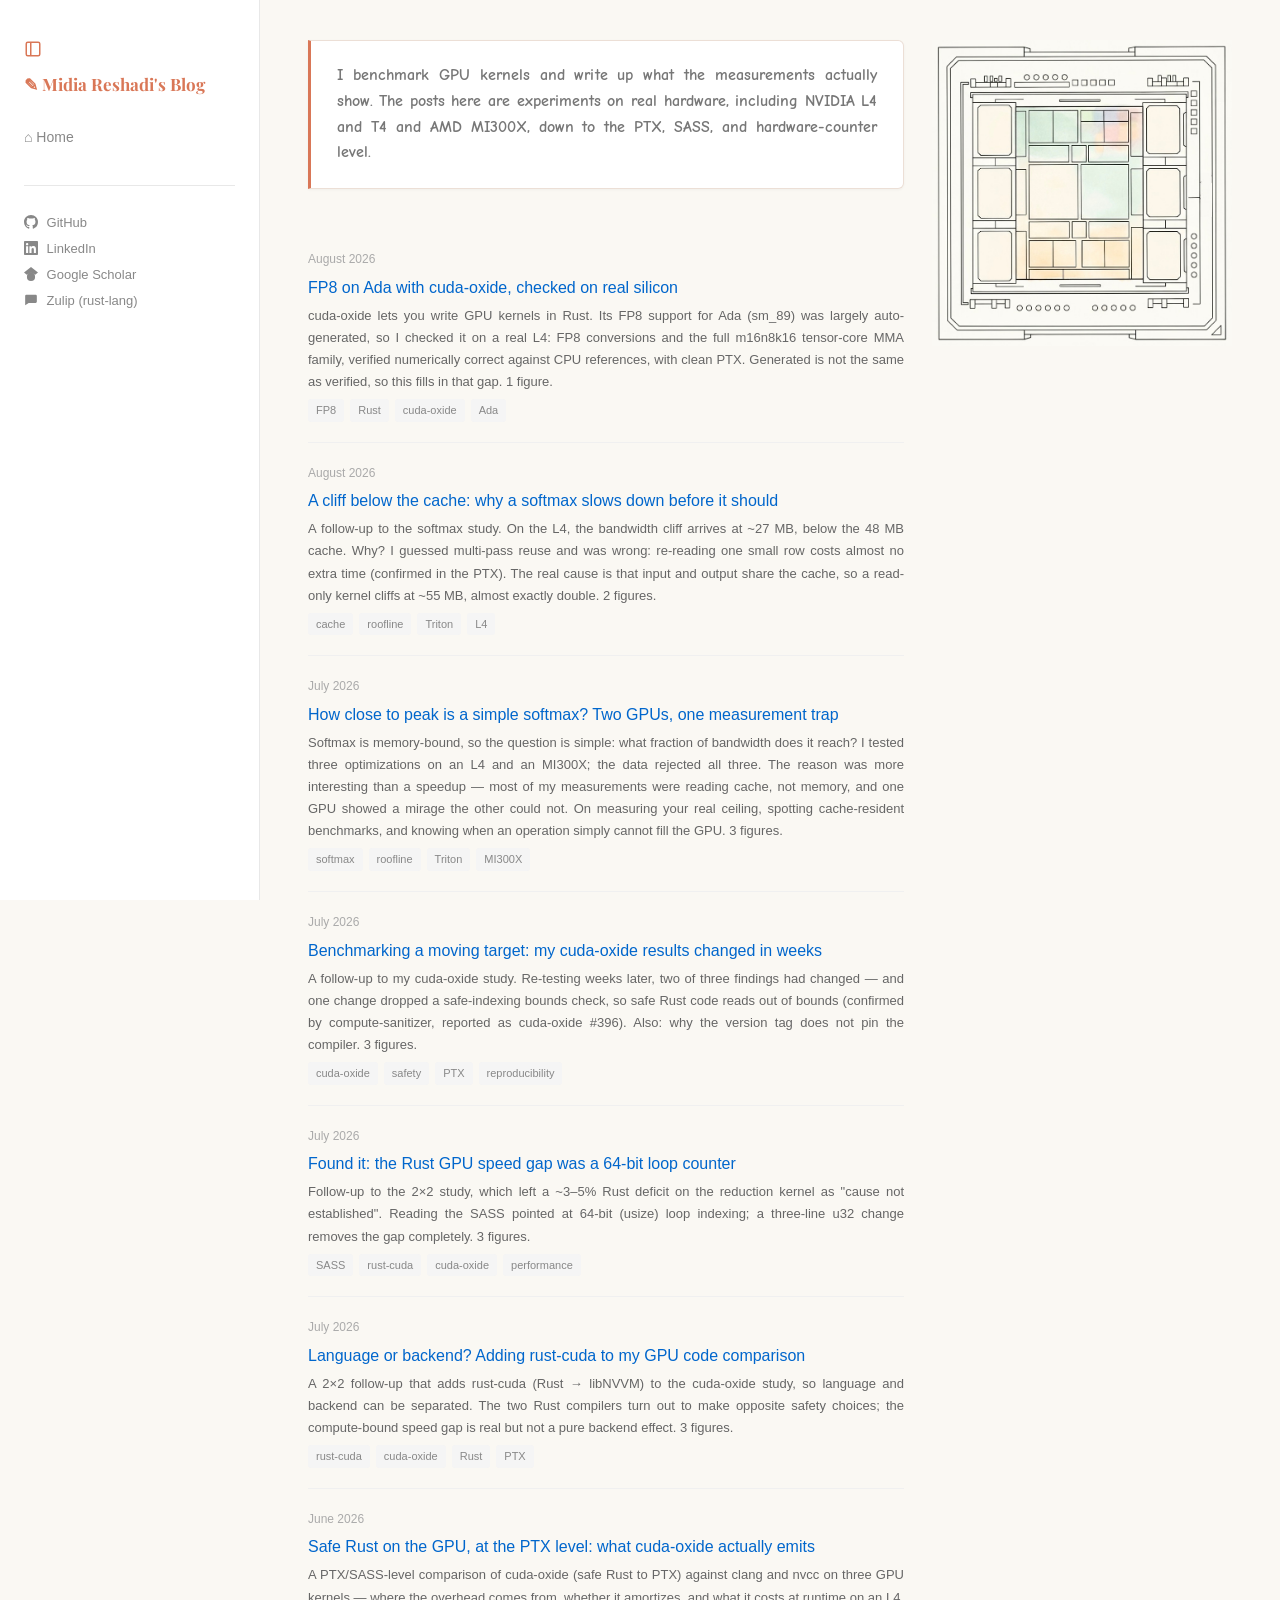
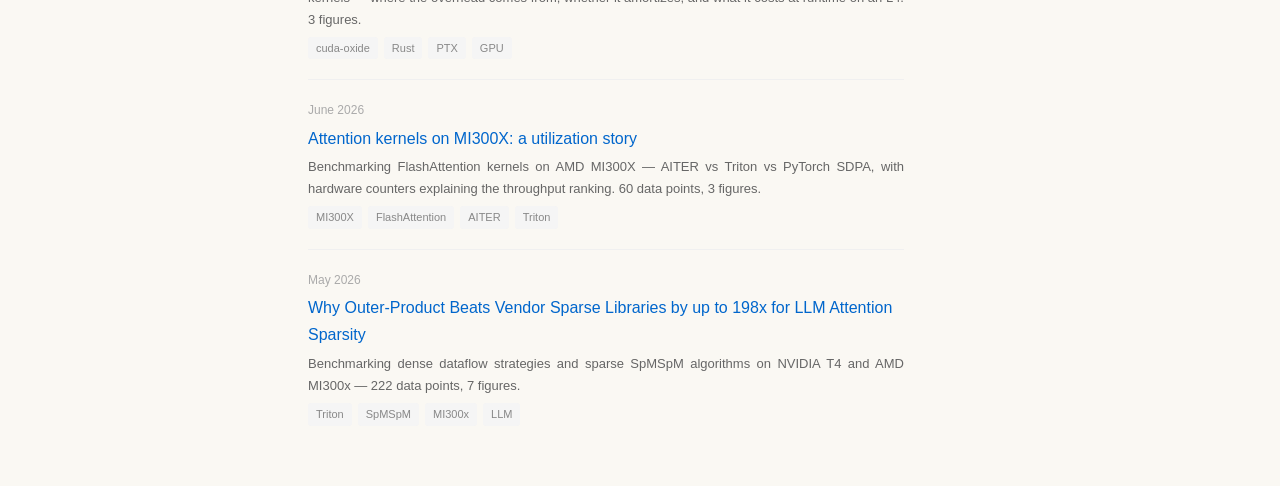
==== commit 0acecc98: "centre the content column; collapse via body class" ====
--- a/index.html
+++ b/index.html
@@ -14,8 +14,9 @@
     <link rel="alternate" type="application/rss+xml" title="Midia Reshadi" href="https://midiareshadi.github.io/feed.xml">
     <link rel="preconnect" href="https://fonts.googleapis.com">
     <link rel="preconnect" href="https://fonts.gstatic.com" crossorigin>
-    <link rel="stylesheet" href="css/style.css?v=9">
+    <link rel="stylesheet" href="css/style.css?v=10">
     <link href="https://fonts.googleapis.com/css2?family=Playfair+Display:wght@700&family=Comic+Neue:wght@700&display=swap" rel="stylesheet">
+    <script defer src="js/site.js?v=10"></script>
 </head>
 <body>
     <button id="floating-toggle" onclick="toggleSidebar()" title="Show sidebar">
@@ -50,7 +51,6 @@
             </a>
         </div>
     </aside>
-
     <main class="main">
     <p id="filter-bar"></p>
     <div class="intro-row">
@@ -198,57 +198,5 @@
             </li>
         </ul>
     </main>
-    
-    <script>
-    function toggleSidebar() {
-        const sidebar = document.querySelector('.sidebar');
-        const main = document.querySelector('.main');
-        const floatingBtn = document.getElementById('floating-toggle');
-        if (sidebar.style.display === 'none') {
-            sidebar.style.display = 'block';
-            main.classList.remove('sidebar-hidden');
-            floatingBtn.style.display = 'none';
-        } else {
-            sidebar.style.display = 'none';
-            main.classList.add('sidebar-hidden');
-            floatingBtn.style.display = 'block';
-        }
-    }
-    </script>
-
-<script>
-(function () {
-  const items = Array.from(document.querySelectorAll('.post-item'));
-  const tags  = Array.from(document.querySelectorAll('.tag'));
-  const bar   = document.getElementById('filter-bar');
-  let active = null;
-
-  function apply(tag) {
-    active = (active === tag) ? null : tag;
-    items.forEach(item => {
-      const own = Array.from(item.querySelectorAll('.tag'))
-        .map(t => t.textContent.trim().toLowerCase());
-      item.style.display = (!active || own.includes(active)) ? '' : 'none';
-    });
-    tags.forEach(t => t.classList.toggle(
-      'tag-active', active !== null && t.textContent.trim().toLowerCase() === active
-    ));
-    bar.textContent = active ? 'Filtering by "' + active + '" — show all' : '';
-    bar.style.display = active ? 'block' : 'none';
-  }
-
-  tags.forEach(t => {
-    t.setAttribute('role', 'button');
-    t.setAttribute('tabindex', '0');
-    const name = t.textContent.trim().toLowerCase();
-    t.addEventListener('click', () => apply(name));
-    t.addEventListener('keydown', e => {
-      if (e.key === 'Enter' || e.key === ' ') { e.preventDefault(); apply(name); }
-    });
-  });
-
-  bar.addEventListener('click', () => apply(active));
-})();
-</script>
 </body>
 </html>
--- a/css/style.css
+++ b/css/style.css
@@ -12,6 +12,7 @@
     background: #faf8f3;
     display: flex;
     min-height: 100vh;
+    padding-left: 260px;          /* clear the fixed sidebar */
 }
 
 /* Sidebar */
@@ -85,9 +86,9 @@
 
 /* Main content */
 .main {
-    margin-left: 260px;
-    padding: 2.5rem 3rem;
-    max-width: 720px;
+    margin: 0 auto;
+    padding: 2.5rem calc(3rem + 328px) 2.5rem 3rem;
+    max-width: calc(720px + 328px);
     width: 100%;
     background: #faf8f3;
 }
@@ -289,7 +290,7 @@
 }
 
 @media (max-width: 768px) {
-    body { flex-direction: column; }
+    body { flex-direction: column; padding-left: 0; }
     .sidebar {
         position: relative;
         width: 100%;
@@ -299,7 +300,7 @@
         padding: 1.5rem;
     }
     .main {
-        margin-left: 0;
+        max-width: 100%;
         padding: 1.5rem;
     }
 }
@@ -360,11 +361,7 @@
     cursor: pointer;
 }
 
-.main.sidebar-hidden { margin-left: 2rem; }
-
-@media (max-width: 768px) {
-    .main.sidebar-hidden { margin-left: 0; }
-}
+body.sidebar-collapsed { padding-left: 0; }
 
 /* --- homepage GPU mark --- */
 .intro-row {
@@ -382,6 +379,10 @@
 }
 
 @media (max-width: 1260px) {
+    .main {
+        max-width: 720px;
+        padding-right: 3rem;
+    }
     .intro-row {
         display: flex;
         gap: 1.25rem;
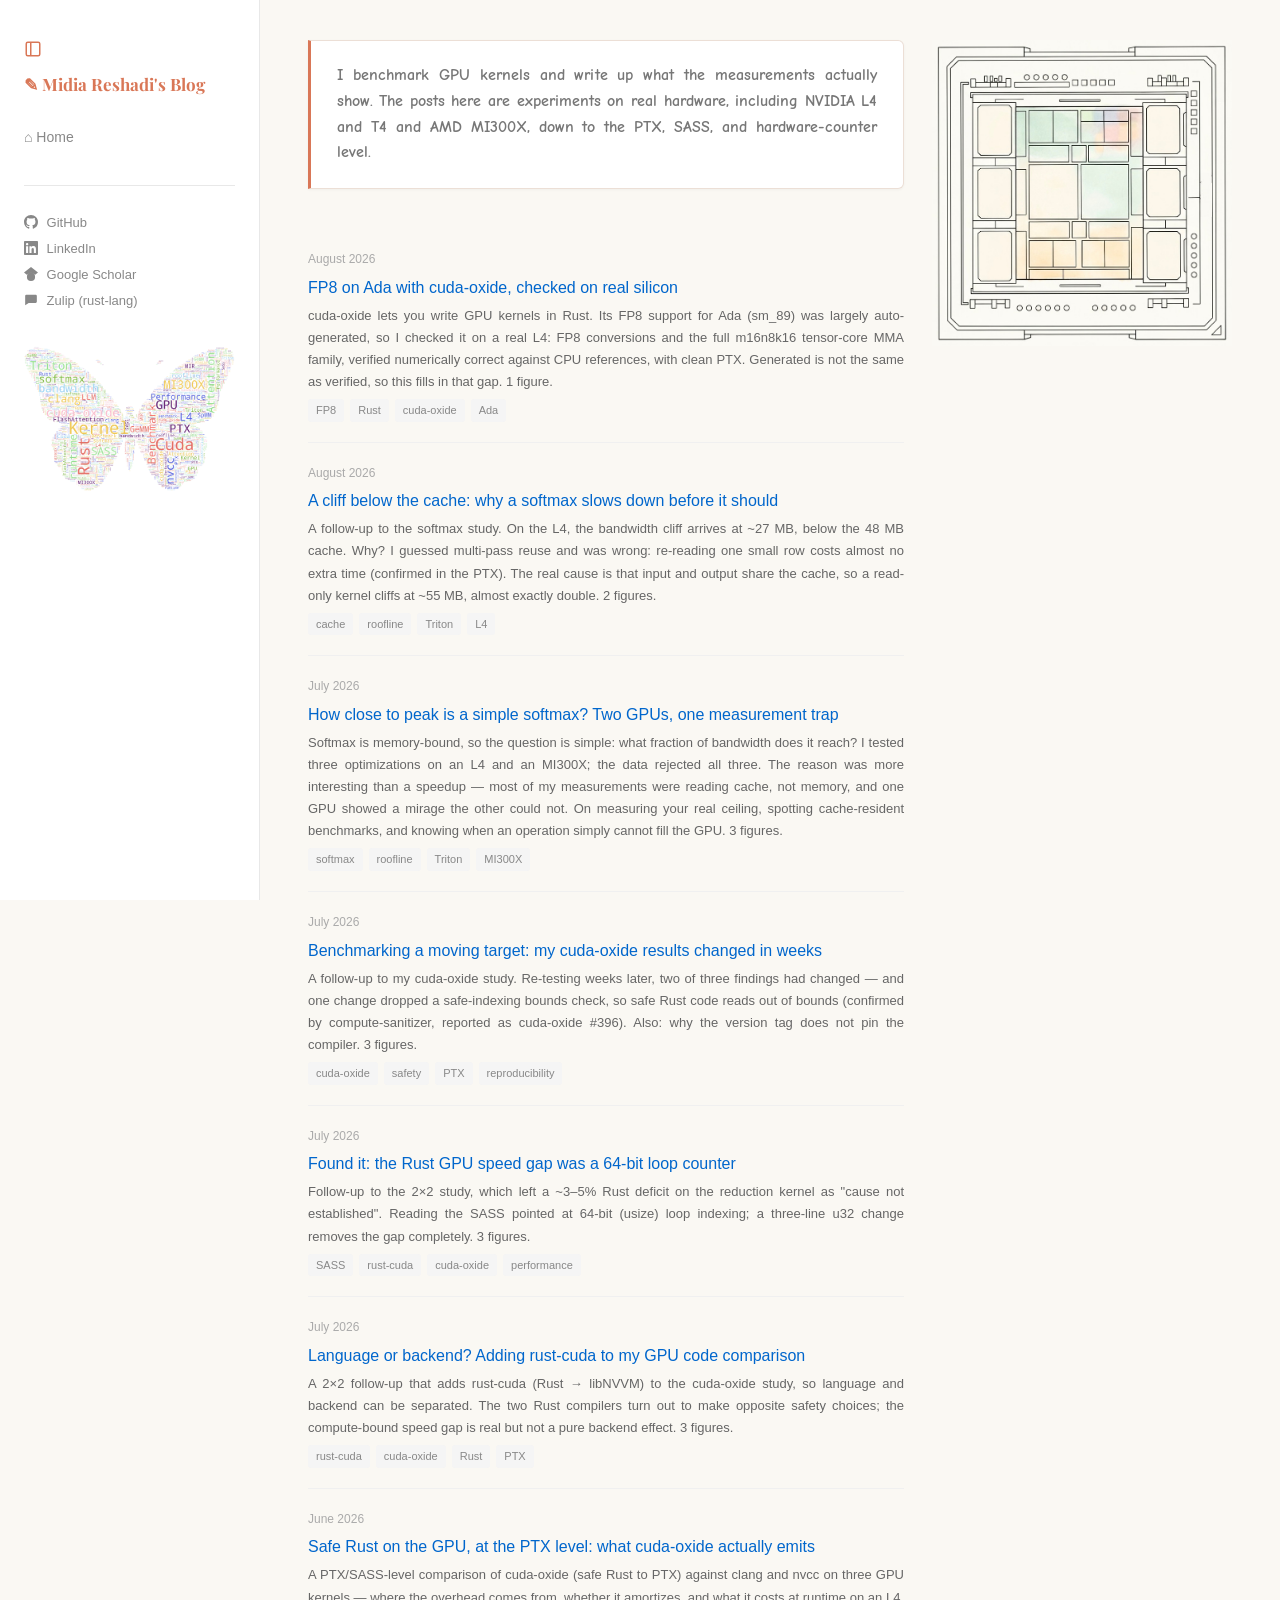
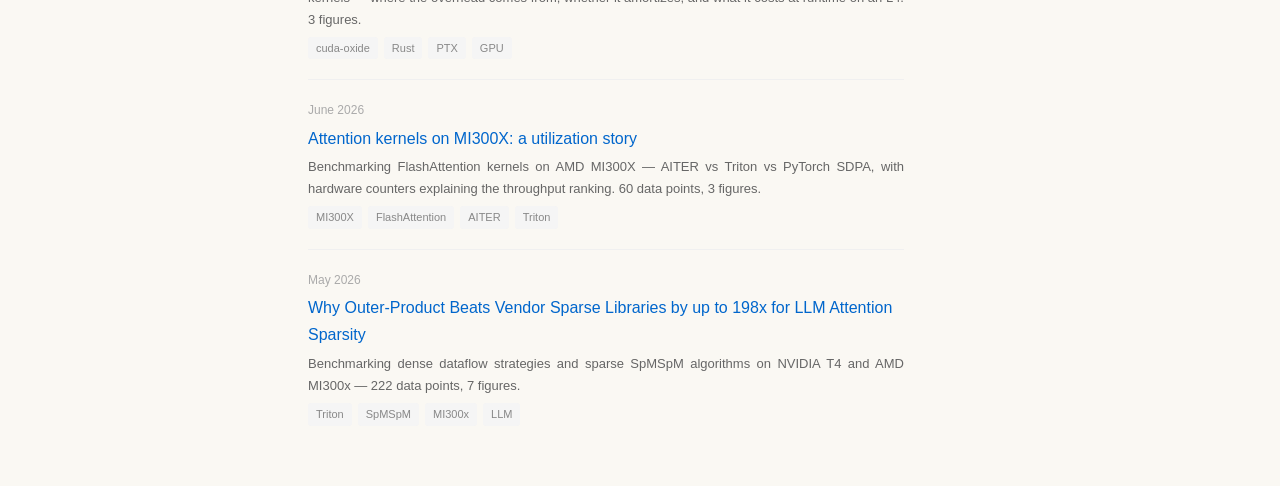
==== commit 717d5aa0: "sidebar: add butterfly tag cloud; tighten fp8-ada prose" ====
--- a/index.html
+++ b/index.html
@@ -14,11 +14,11 @@
     <link rel="alternate" type="application/rss+xml" title="Midia Reshadi" href="https://midiareshadi.github.io/feed.xml">
     <link rel="preconnect" href="https://fonts.googleapis.com">
     <link rel="preconnect" href="https://fonts.gstatic.com" crossorigin>
-    <link rel="stylesheet" href="css/style.css?v=10">
+    <link rel="stylesheet" href="css/style.css?v=12">
     <link href="https://fonts.googleapis.com/css2?family=Playfair+Display:wght@700&family=Comic+Neue:wght@700&display=swap" rel="stylesheet">
-    <script defer src="js/site.js?v=10"></script>
+    <script defer src="js/site.js?v=12"></script>
 </head>
-<body>
+<body class="home">
     <button id="floating-toggle" onclick="toggleSidebar()" title="Show sidebar">
         <svg width="18" height="18" viewBox="0 0 24 24" fill="none" stroke="currentColor" stroke-width="2"><rect x="3" y="3" width="18" height="18" rx="2"/><line x1="9" y1="3" x2="9" y2="21"/></svg>
     </button>
@@ -50,6 +50,10 @@
                 Zulip (rust-lang)
             </a>
         </div>
+        <div class="sidebar-figure">
+            <img src="assets/figures/butterfly-tags.png" width="530" height="367"
+                 alt="A butterfly made from the topics on this blog: GPU, kernel, CUDA, Triton, Rust, cuda-oxide, PTX, SASS, MI300X and more">
+        </div>
     </aside>
     <main class="main">
     <p id="filter-bar"></p>
--- a/css/style.css
+++ b/css/style.css
@@ -87,10 +87,17 @@
 /* Main content */
 .main {
     margin: 0 auto;
-    padding: 2.5rem calc(3rem + 328px) 2.5rem 3rem;
-    max-width: calc(720px + 328px);
+    padding: 2.5rem 3rem;
+    max-width: 800px;
     width: 100%;
     background: #faf8f3;
+}
+
+/* Only the homepage has a figure in the right margin, so only the homepage
+   reserves room for it. Text and figure then centre as one block. */
+body.home .main {
+    padding-right: calc(3rem + 328px);
+    max-width: calc(800px + 328px);
 }
 
 /* Home page */
@@ -379,8 +386,8 @@
 }
 
 @media (max-width: 1260px) {
-    .main {
-        max-width: 720px;
+    body.home .main {
+        max-width: 800px;
         padding-right: 3rem;
     }
     .intro-row {
@@ -494,3 +501,14 @@
 .series-nav a:hover {
     text-decoration: underline;
 }
+
+/* --- tag-cloud butterfly in the sidebar --- */
+.sidebar-figure {
+    margin-top: 2rem;
+}
+
+.sidebar-figure img {
+    width: 100%;
+    height: auto;
+    display: block;
+}
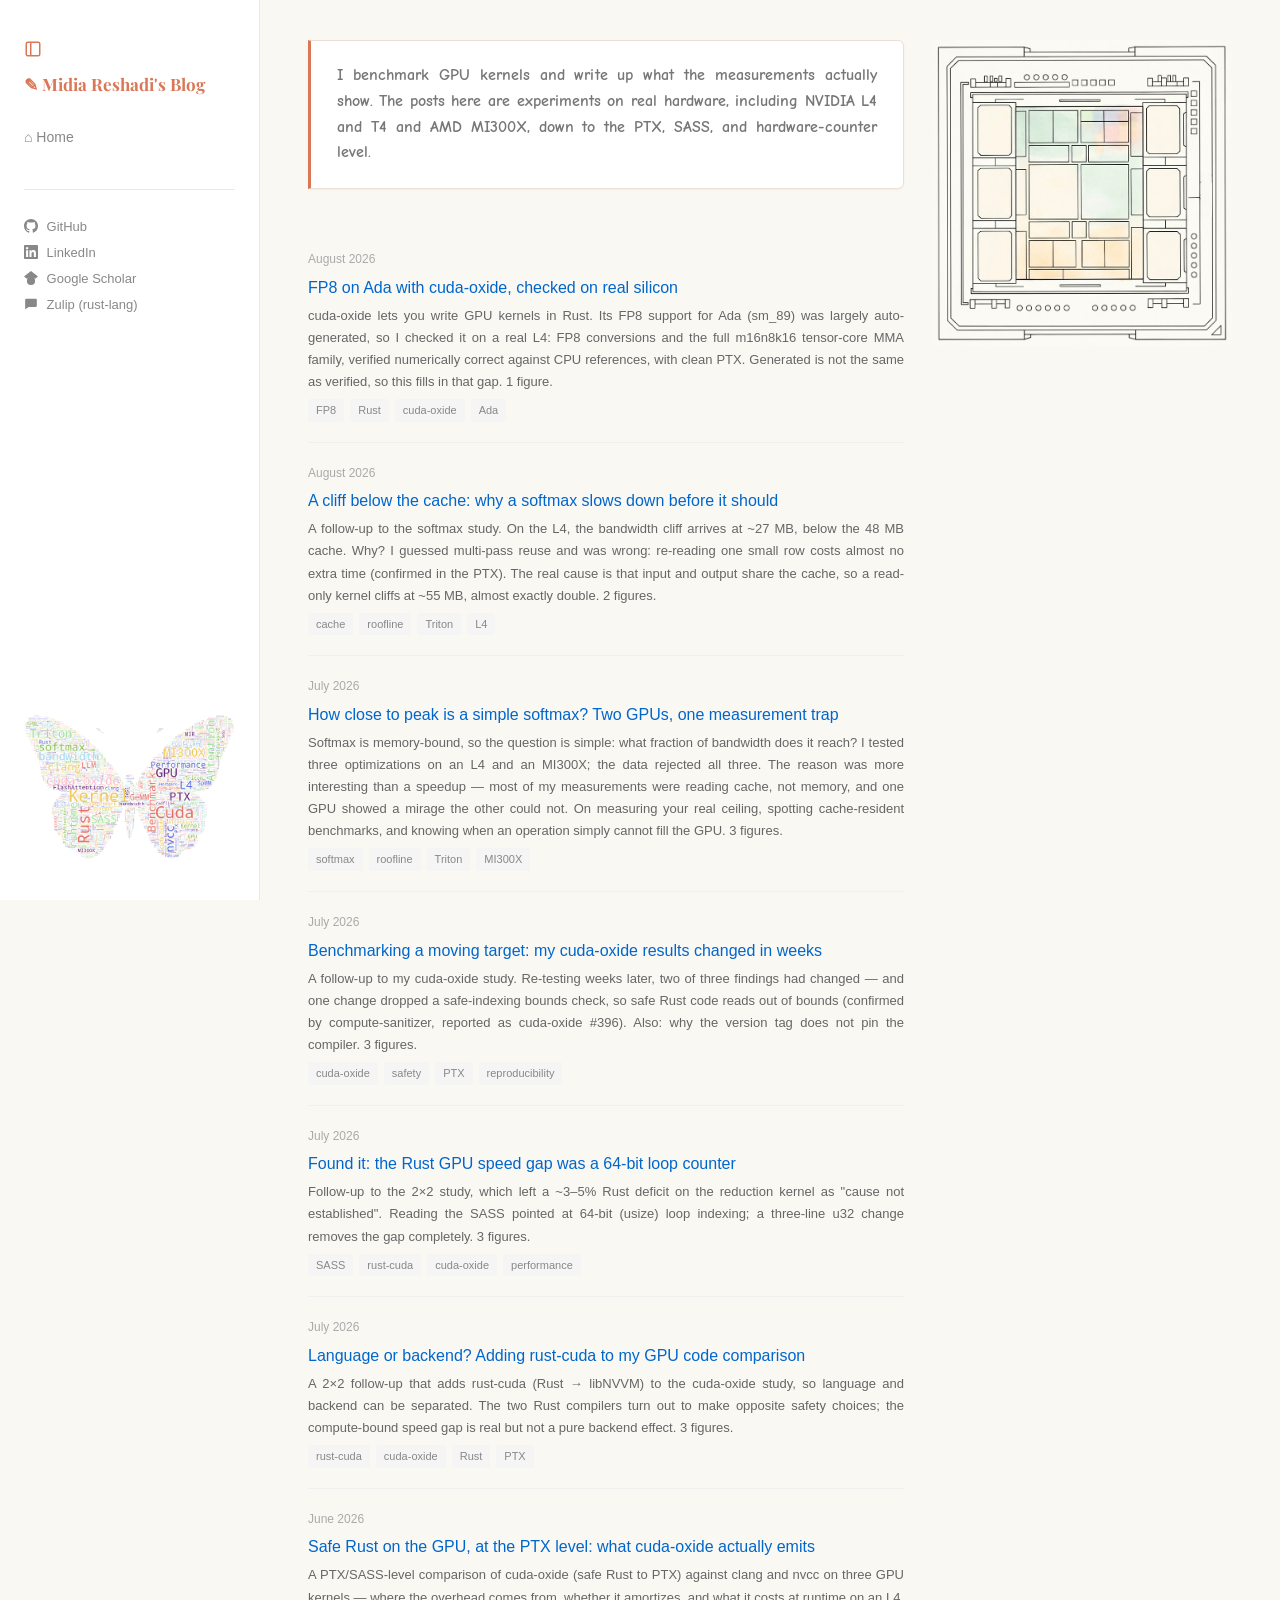
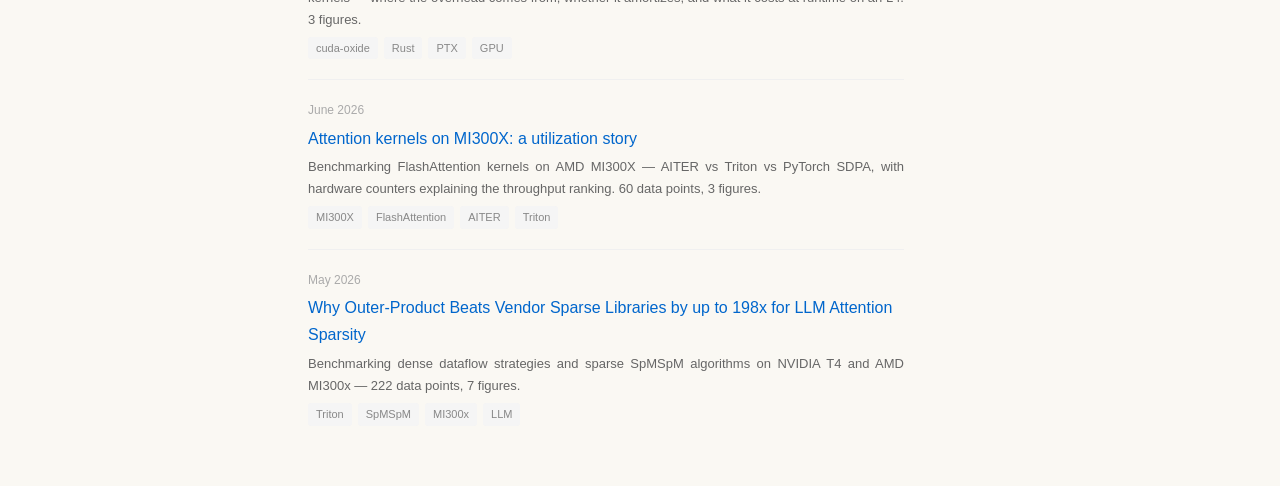
==== commit 881d4eb4: "sidebar: pin the butterfly to the bottom, centred" ====
--- a/index.html
+++ b/index.html
@@ -14,9 +14,9 @@
     <link rel="alternate" type="application/rss+xml" title="Midia Reshadi" href="https://midiareshadi.github.io/feed.xml">
     <link rel="preconnect" href="https://fonts.googleapis.com">
     <link rel="preconnect" href="https://fonts.gstatic.com" crossorigin>
-    <link rel="stylesheet" href="css/style.css?v=12">
+    <link rel="stylesheet" href="css/style.css?v=13">
     <link href="https://fonts.googleapis.com/css2?family=Playfair+Display:wght@700&family=Comic+Neue:wght@700&display=swap" rel="stylesheet">
-    <script defer src="js/site.js?v=12"></script>
+    <script defer src="js/site.js?v=13"></script>
 </head>
 <body class="home">
     <button id="floating-toggle" onclick="toggleSidebar()" title="Show sidebar">
--- a/css/style.css
+++ b/css/style.css
@@ -25,6 +25,8 @@
     top: 0;
     left: 0;
     background: #ffffff;
+    display: flex;
+    flex-direction: column;
 }
 
 .sidebar-name {
@@ -504,11 +506,14 @@
 
 /* --- tag-cloud butterfly in the sidebar --- */
 .sidebar-figure {
-    margin-top: 2rem;
+    margin-top: auto;          /* pushes it to the bottom of the sidebar */
+    padding-top: 2rem;
 }
 
 .sidebar-figure img {
     width: 100%;
+    max-width: 212px;
     height: auto;
     display: block;
-}
+    margin: 0 auto;            /* equal space left and right */
+}
